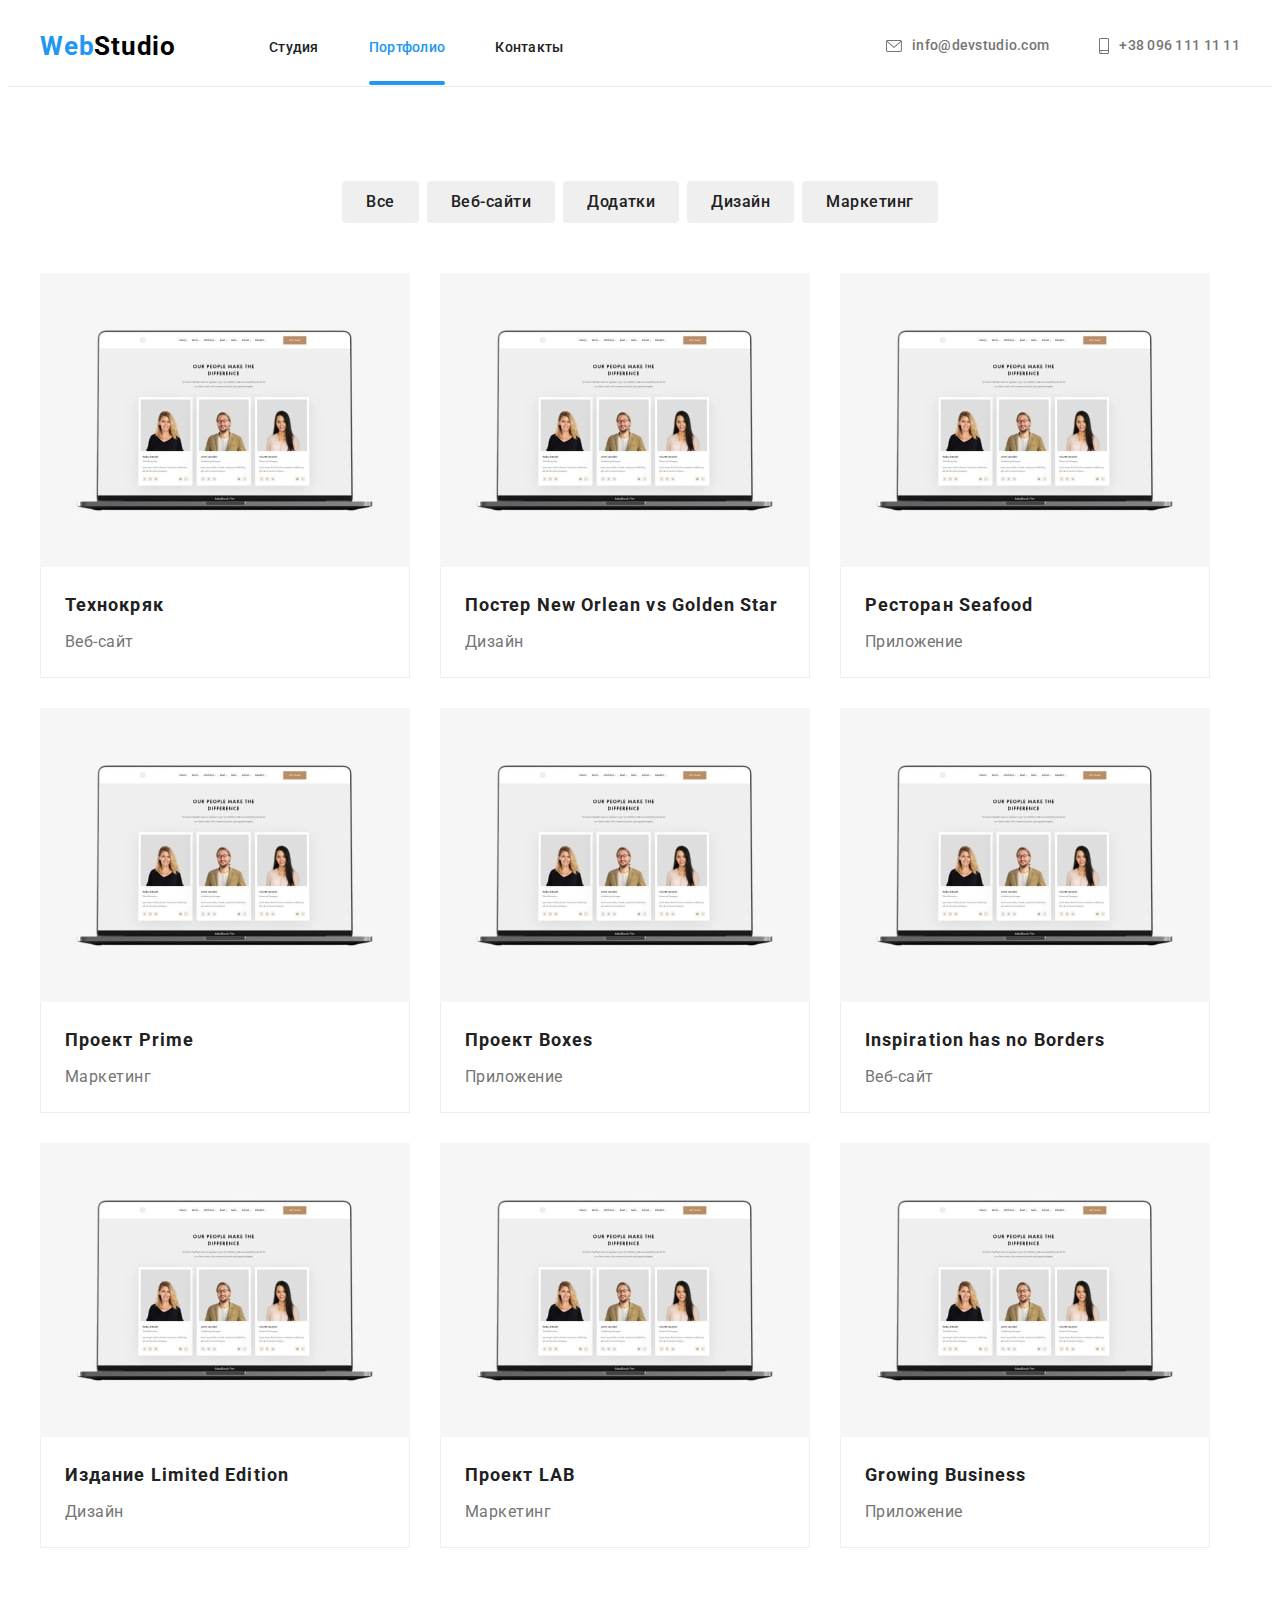
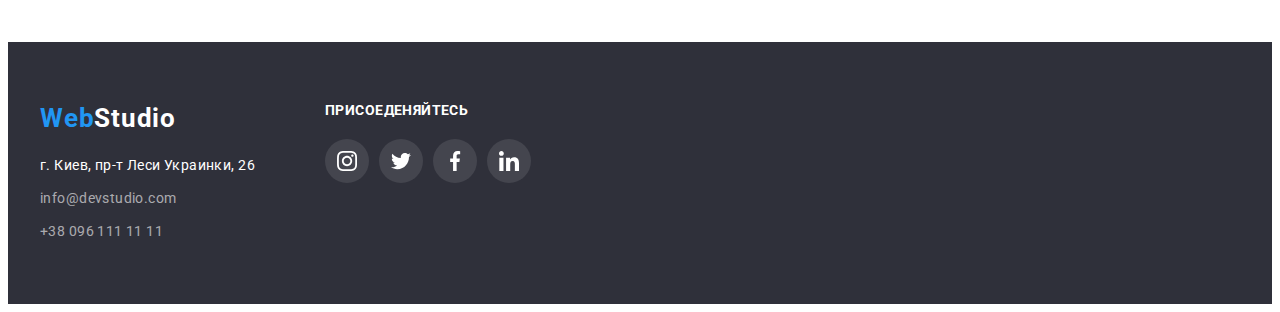
==== portfolio.html @ e2851054 "hw5" ====
<!DOCTYPE html>
<html lang="ru">
	<head>
		<meta charset="UTF-8" />
		<meta http-equiv="X-UA-Compatible" content="IE=edge" />
		<meta name="viewport" content="width=device-width, initial-scale=1.0" />
		<title>webstudio</title>
		<link rel="preconnect" href="https://fonts.googleapis.com" />
		<link rel="preconnect" href="https://fonts.gstatic.com" crossorigin />
		<link
			href="https://fonts.googleapis.com/css2?family=Montserrat:wght@400;700&family=Raleway&family=Roboto:wght@400;500;700;900&display=swap"
			rel="stylesheet"
		/>
		<link rel="stylesheet" href="https://cdnjs.cloudflare.com/ajax/libs/modern-normalize/1.1.0/modern-normalize.min.css" integrity="sha512-wpPYUAdjBVSE4KJnH1VR1HeZfpl1ub8YT/NKx4PuQ5NmX2tKuGu6U/JRp5y+Y8XG2tV+wKQpNHVUX03MfMFn9Q==" crossorigin="anonymous" referrerpolicy="no-referrer" />
		<link rel="stylesheet" href="./css/styles.css" />
	</head>
	<body class="page">
		<!--шапка с лого-->
		<header class="header">
			<div class="container">
				<nav class="header-nav">
					<a href="index.html" class="logo">Web<span class="header-logo">Studio</span></a>
				<ul class="header-list list">
					<li class="header-item"><a href="./index.html" class="link deco">Студия</a></li>
					<li class="header-item"><a href="./portfolio.html" class="link current deco">Портфолио</a></li>
					<li class="header-item"><a href="" class="link deco">Контакты</a></li>
				</ul>
				</nav>
				<ul class="nav-adress list">
					<li class="nav-adress-item"><a href="mailto:info@devstudio.com" class="header-mail deco"><svg class="envelope" width="16" height="12"><use href="./images/symbol-defs.svg#icon-envelope"></use></svg> info@devstudio.com </a></li>
					<li class="nav-adress-item"><a href="tel:+380961111111" class="header-tel deco"><svg class="smartphone" width="10" height="16"><use href="./images/symbol-defs.svg#icon-smartphone"></use></svg>+38 096 111 11 11</a></li>
				</ul>
		</div>
		</header>
		<main>
			<section class="section">
				<div class="container">
					<h1 class="visually-hidden">Портфолио</h1>
				<h2 class="visually-hidden">Наши работы</h2>
					<ul class="filtre-list list">
						<li class="filtre-item"><button type="button" class="button">Все</button></li>
						<li class="filtre-item"><button type="button" class="button">Веб-сайти</button></li>
						<li class="filtre-item"><button type="button" class="button">Додатки</button></li>
						<li class="filtre-item"><button type="button" class="button">Дизайн</button></li>
						<li class="filtre-item"><button type="button" class="button">Маркетинг</button></li>
					</ul>
				<ul class="examples-list list">
					<li class="examples-list-item"><a href="" class="examples-list-link deco">
						<div class="portfolio-wrap">
							<img src="./images/tehnocryak-min.jpg" alt="фото проекта технокряк" width="370" />
							<p class="portfolio-top-text">Ресурс пропонує комплексні пропозиції з різним рівнем функціоналу та сервісів. Все це дозволить відвідувачу отримати вичерпні відомості про компанію чи приватну особу.</p>
						</div>
						<div class="card-name">
						<h3 class="example-name">Технокряк</h3>
						<p class="filtre-name">Веб-сайт</p>
						</div>
					</a>
					
					</li>
					<li class="examples-list-item"><a href="" class="examples-list-link deco">
						<div class="portfolio-wrap">
							<img src="./images/tehnocryak-min.jpg" alt="фото проекта технокряк" width="370" />
							<p class="portfolio-top-text">Ресурс пропонує комплексні пропозиції з різним рівнем функціоналу та сервісів. Все це дозволить відвідувачу отримати вичерпні відомості про компанію чи приватну особу.</p>
						</div>
						<div class="card-name">
						<h3 class="example-name">Постер New Orlean vs Golden Star</h3>
						<p class="filtre-name">Дизайн</p>
						</div>
						
					</a>
						
					</li>
					<li class="examples-list-item"><a href="" class="examples-list-link deco">
						<div class="portfolio-wrap">
							<img src="./images/tehnocryak-min.jpg" alt="фото проекта технокряк" width="370" />
							<p class="portfolio-top-text">Ресурс пропонує комплексні пропозиції з різним рівнем функціоналу та сервісів. Все це дозволить відвідувачу отримати вичерпні відомості про компанію чи приватну особу.</p>
						</div>
						<div class="card-name">
						<h3 class="example-name">Ресторан Seafood</h3>
						<p class="filtre-name">Приложение</p>
						</div>
					</a>
						
					</li>
					<li class="examples-list-item"><a href="" class="examples-list-link deco">
						<div class="portfolio-wrap">
							<img src="./images/tehnocryak-min.jpg" alt="фото проекта технокряк" width="370" />
							<p class="portfolio-top-text">Ресурс пропонує комплексні пропозиції з різним рівнем функціоналу та сервісів. Все це дозволить відвідувачу отримати вичерпні відомості про компанію чи приватну особу.</p>
						</div>
						<div class="card-name">
						<h3 class="example-name">Проект Prime</h3>
						<p class="filtre-name">Маркетинг</p>
						</div>
					</a>
					
					</li>
					<li class="examples-list-item"><a href="" class="examples-list-link deco">
						<div class="portfolio-wrap">
							<img src="./images/tehnocryak-min.jpg" alt="фото проекта технокряк" width="370" />
							<p class="portfolio-top-text">Ресурс пропонує комплексні пропозиції з різним рівнем функціоналу та сервісів. Все це дозволить відвідувачу отримати вичерпні відомості про компанію чи приватну особу.</p>
						</div>
						<div class="card-name">
						<h3 class="example-name">Проект Boxes</h3>
						<p class="filtre-name">Приложение</p>
						</div>
					</a>
					
					</li>
					<li class="examples-list-item"><a href="" class="examples-list-link deco">
						<div class="portfolio-wrap">
							<img src="./images/tehnocryak-min.jpg" alt="фото проекта технокряк" width="370" />
							<p class="portfolio-top-text">Ресурс пропонує комплексні пропозиції з різним рівнем функціоналу та сервісів. Все це дозволить відвідувачу отримати вичерпні відомості про компанію чи приватну особу.</p>
						</div>
						<div class="card-name">
						<h3 class="example-name">Inspiration has no Borders</h3>
						<p class="filtre-name">Веб-сайт</p>
						</div>
					</a>
						
					</li>
					<li class="examples-list-item"><a href="" class="examples-list-link deco">
						<div class="portfolio-wrap">
							<img src="./images/tehnocryak-min.jpg" alt="фото проекта технокряк" width="370" />
							<p class="portfolio-top-text">Ресурс пропонує комплексні пропозиції з різним рівнем функціоналу та сервісів. Все це дозволить відвідувачу отримати вичерпні відомості про компанію чи приватну особу.</p>
						</div>
						<div class="card-name">
						<h3 class="example-name">Издание Limited Edition</h3>
						<p class="filtre-name">Дизайн</p>
						</div>
					</a>
						
					</li>
					<li class="examples-list-item"><a href="" class="examples-list-link deco">
						<div class="portfolio-wrap">
							<img src="./images/tehnocryak-min.jpg" alt="фото проекта технокряк" width="370" />
							<p class="portfolio-top-text">Ресурс пропонує комплексні пропозиції з різним рівнем функціоналу та сервісів. Все це дозволить відвідувачу отримати вичерпні відомості про компанію чи приватну особу.</p>
						</div>
						<div class="card-name">
						<h3 class="example-name">Проект LAB</h3>
						<p class="filtre-name">Маркетинг</p>
						</div>
					</a>
						
					</li>
					<li class="examples-list-item"><a href="" class="examples-list-link deco">
						<div class="portfolio-wrap">
							<img src="./images/tehnocryak-min.jpg" alt="фото проекта технокряк" width="370" />
							<p class="portfolio-top-text">Ресурс пропонує комплексні пропозиції з різним рівнем функціоналу та сервісів. Все це дозволить відвідувачу отримати вичерпні відомості про компанію чи приватну особу.</p>
						</div>
						<div class="card-name">
						<h3 class="example-name">Growing Business</h3>
						<p class="filtre-name">Приложение</p>
						</div>
					</a>
						
					</li>
				</ul>
				</div>
			</section>
		</main>
		<footer class="footer">
			<div class="container footer-container">
				<div class="contacts-wrap">
					<a href="index.html" class="f-logo">Web<span class="footer-logo">Studio</span></a>	
					<address class="contacts">
						<ul class="adress-list list">
							<li class="adress-item">
								<a
									class="map-item deco"
									href="https://goo.gl/maps/CbH2cNaNopXVoWjF8"
									target="_blank"
									rel="noopener noreferrer nofollow"
								>
									г. Киев, пр-т Леси Украинки, 26
								</a>
							</li>
							<li class="adress-item ">
								<a 	href="mailto:info@devstudio.com" class="mail-item deco">info@devstudio.com</a>
							</li>
							<li class="adress-item">
								<a  href="tel:+380961111111" class="tel-item deco">+38 096 111 11 11</a>
							</li>
						</ul>
					</address>
				</div>
				<div class="social-wrap">
					<h3 class="invitation">ПРИСОЕДЕНЯЙТЕСЬ</h3>
					<ul class="social-list list">
						<li class="social-list-item"><a href="" class="social-list-link">
							<svg class="social-list-icon" width="20" height="20">
								<use href="./images/symbol-defs.svg#icon-instagram"></use>
							</svg>
						</a></li>
						<li class="social-list-item"><a href="" class="social-list-link">
							<svg class="social-list-icon" width="20" height="20">
								<use href="./images/symbol-defs.svg#icon-twitter"></use>
							</svg>
						</a></li> 
						<li class="social-list-item"><a href="" class="social-list-link">
							<svg class="social-list-icon" width="20" height="20">
								<use href="./images/symbol-defs.svg#icon-facebook"></use>
							</svg>
						</a></li>
						<li class="social-list-item"><a href="" class="social-list-link">
							<svg class="social-list-icon" width="20" height="20">
								<use href="./images/symbol-defs.svg#icon-linkedin"></use>
							</svg>
						</a></li>
					</ul>
				</div>
			</div>
		</footer>
	</body>
</html>
---- css/styles.css ----
/* ------------utitlits------------------ */
:root {
	--primary-text-color: #757575;
	--title-text-color: #212121;
	--accent-text-color: #2196f3;
    --black-color:#000000;
    --wighte-color: #ffffff;
    --background-btn-color:#F5F4FA;
    --contacts-color:rgba(255, 255, 255, 0.6);
    --hero-and-footer-background-color:#2F303A;
    --card-border-color:#EEEEEE;
    --header-border-color: #ECECEC;
    --social-icon-color: #AFB1B8;
    --clints-borderandcompany-color:#AFB1B8;
    --background-princples-color:#F5F4FA;
    --icon-footer-background-color:rgba(255, 255, 255, 0.1);
    --animation-rule: 250ms cubic-bezier(0.4, 0, 0.2, 1);


}
p, h1, h2, h3, h4, h5, h6{
    margin: 0;

}
ul{
    margin:0;
    padding-left: 0 ;
}
body {
	font-family:Roboto, sans-serif;
    color:var(--primary-text-color);
	background-color: var(--wighte-color);
}
img{display: block; max-width: 100%; height: auto;}

.list {
	list-style: none;
}
.deco{
    text-decoration: none;
}
.container {

    max-width: 1200px;
    margin-right:auto;
    margin-left:auto;
    padding-left: 15px;
    padding-right: 15px;
    
}
.section{
    padding-top: 94px;
    padding-bottom: 94px;

}

.is-hidden{
    opacity: 0;
    visibility: 0;
    pointer-events: none;
}

/* --------------heder--------------------------------------------------------------- */
.logo {
    color:var(--accent-text-color);
    font-style: normal;
    font-weight: 700;
    font-size: 26px;
    line-height: 1,19;
    letter-spacing: 0.03em;
    text-decoration: none;
    /* HW3 */
    margin-right: 93px;
    }
.header-logo{color:var(--black-color)}

.header{

    padding-top: 23px;
    padding-bottom: 25px;
    border-bottom: 1px solid var(--header-border-color);
}

.header-nav{    
    display: flex;   
    align-items: center;
}

.header .container
{
    display: flex;
    align-items: center;
}

.header-list 
{display:flex; gap:50px;}

.link {
	color:var(--title-text-color);
    font-weight: 500;
    font-size: 14px;
    line-height: 1.14;
    letter-spacing: 0.02em;
    transition: var(--animation-rule);
}
.link:hover,
.link:focus {
	color: var(--accent-text-color);outline:none;
}
.visually-hidden {
    position: absolute;
    white-space: nowrap;
    width: 1px;
    height: 1px;
    overflow: hidden;
    border: 0;
    padding: 0;
    clip: rect(0 0 0 0);
    clip-path: inset(50%);
    margin: -1px;}

.header-item .link.current{

    color:var(--accent-text-color);

}
.current
{
position: relative;
}
.current::after {
position: absolute;
content: '';
width: 100%;
height: 4px;
border-radius: 2px;
background-color: var(--accent-text-color);
left: 0;
bottom: -30px;


}

.header-mail, .header-tel{
color: var(--primary-text-color);
font-weight: 500;
font-size: 14px;
line-height: 1.14;
letter-spacing: 0.02em;
display: flex;
align-items: center;
transition: color var(--animation-rule)
}
.nav-adress{
    margin-left: auto;
    display: flex;
    gap: 50px;
}

.nav-adress-item
{ display: flex;
    align-items: center;
    justify-content: center;    
}

.envelope{ 
    margin-right: 10px;
    fill: currentColor;
    transition: fill var(--animation-rule)
}

.smartphone{ 
    margin-right: 10px;
    fill: currentColor;
    transition: fill var(--animation-rule)
}

.header-mail:focus, .header-mail:hover{ color:var(--accent-text-color)}
.header-tel:focus, .header-tel:hover{color:var(--accent-text-color)}
.header-mail:hover .envelope{fill: var(--accent-text-color);}
.header-mail:focus .envelope{fill: var(--accent-text-color);}
.header-tel:hover .smartphone{fill: var(--accent-text-color);}
.header-tel:focus .smartphone{fill: var(--accent-text-color);}

/* -------герой--------------------------------------------------------------------------------- */


.hero{
width: 100%;
max-width: 1600px;
margin: 0 auto;
background-color:var(--hero-and-footer-background-color) ;
padding-top: 200px;
padding-bottom: 200px;
background-image:linear-gradient(rgba(47, 48, 58, 0.4),rgba(47, 48, 58, 0.4)),url(../images/bg-image.jpg);
background-repeat: no-repeat;
background-position: center;
background-size: cover;
}
.container {}

.hero-title{
font-weight: 900;
font-size: 44px;
line-height: 1.36;
text-align: center;
letter-spacing: 0.06em;
text-transform: uppercase;
color: var(--wighte-color);
max-width: 100%;
width: 696px;
margin-bottom: 30px;
margin-left: auto;
margin-right: auto;
}

.hero-button
{
    
    cursor: pointer;
    font-family: inherit;
    font-weight: 700;
    font-size: 16px;
    line-height: 1.88;
    display: flex;
    text-align: center;
    letter-spacing: 0.06em;
    color:var(--wighte-color);
    background-color:var(--accent-text-color);
    min-width: 160px;
    width: 210px;
    height: 50px;
    padding:10px 32px;
    margin-left: auto;
    margin-right: auto;
    border-radius: 4px;
    
    }
.hero-button:hover .hero-button:focus{}
/* ---------sections--------------------------------------------------------------------- */

.section-title{
    font-weight: 700;
    font-size: 36px;
    line-height: 1.16;
    text-align: center;
    letter-spacing: 0.03em;
    color: var(--title-text-color);
    margin-bottom: 50px;
}

/* ---------principles--------------------------------------------------------------------- */
.principles-title {
font-weight: 700;
font-size: 14px;
line-height: 1.14;
letter-spacing: 0.03em;
text-transform: uppercase;
color: var(--title-text-color);
/* HW3 */
margin-bottom: 10px;
}

.principles {
    display: flex;  
    gap:30px;
    justify-content: center;
}

.principles-item 
{width: 270px;}

.principles-card{
    height: 120px;
    margin-bottom:30px;
    display: flex;
    align-items: center;
    justify-content: center;
    border-radius: 4px;
    background-color:var(--background-princples-color);
}

.section.our-principles{padding-bottom: 0px; }

.after-title{
    font-size: 14px;
    line-height: 1.17;
    letter-spacing: 0.03em;    
}



/* -------------footer----------------------------------------------------------- */
.footer {
    background-color: var(--hero-and-footer-background-color);
    padding-top:61px;
    padding-bottom: 60px;

    
}
.footer-container{display: flex;}
.contacts-wrap{margin-right:70px;}
.social-wrap{
    width: 206px;
    height: 80px;}

.social-list
{
    display: flex;
    gap:10px;
}

.social-list-link{
    width: 44px;
    height: 44px;
    border-radius:50%;
    display: flex;
    align-items: center;
    justify-content: center;
    fill: var(--wighte-color);
    background-color:var(--icon-footer-background-color);
    transition: background-color var(--animation-rule)
}


.social-list-link:hover, .social-list-link:focus
{
    background-color:  var(--accent-text-color);
    outline: none;
}
.invitation{
    font-size: 14px;
    line-height:1.14;
    letter-spacing: 0.03em;
    text-transform: uppercase;
    color: var(--wighte-color);
    margin-bottom: 20px;
}


.footer-logo{
    color:var(--wighte-color);
    margin-right: 0px;
    margin-bottom: 20px;
}

.f-logo{
    color:var(--accent-text-color);
    font-style: normal;
    font-weight: 700;
    font-size: 26px;
    line-height: 1.19;
    letter-spacing: 0.03em;
    text-decoration: none;
    margin-bottom: 20px;
    display: block;

}

.contacts{}

.adress-item {
font-style:normal;
font-weight: 400;
font-size: 14px;
line-height: 1.71;
letter-spacing: 0.03em; 
}

.adress-item:not(:first-child) {margin-top: 9px;}

.map-item { 
    color:var(--wighte-color);
    transition: color var(--animation-rule);
}
.mail-item,.tel-item  {
    color:var(--contacts-color);
    transition: color var(--animation-rule);
}
.map-item:hover, .map-item:focus{color:var(--accent-text-color)}
.mail-item:hover, .mail-item:focus{color:var(--accent-text-color)}
.tel-item:hover, .mtelitem:focus{color:var(--accent-text-color)}

.contacts-wrap{}
.container .footer-continer{display: flex;}




/* ---------------portfolio---------------------------------------------------------------- */
.button {  
cursor: pointer;
font-family: inherit;
font-weight: 500;
font-size: 16px;
line-height: 1.62;
text-align: center;
letter-spacing: 0.03em;
color: var(--title-text-color);
padding: 6px 22px;
border-radius: 4px;
border-color: transparent;
transition: 
color var(--animation-rule),
background-color var(--animation-rule),
box-shadow var(--animation-rule); 

}

.button:hover, .button:focus{
    color:var(--wighte-color);
    background-color:var(--accent-text-color);
    box-shadow:
    0px 3px 1px rgba(0, 0, 0, 0.1), 
    0px 1px 2px rgba(0, 0, 0, 0.08), 
    0px 2px 2px rgba(0, 0, 0, 0.12);
}
    
.filtre-list{
    display: flex;
    margin-bottom:50px ;
    gap: 8px;
    justify-content: center;
}
.examples-list{
    display:flex;
    flex-wrap: wrap;
    margin: -15px;
}

.examples-list-item
{
    width: 370px; 
    margin: 15px;

}

.examples-list-item:hover .portfolio-top-text
{ 
    transform: translateY(0);
}
/* .examples-list-item:focus */

.examples-list-link{transition:box-shadow var(--animation-rule);}
.examples-list-link:hover, .examples-list-link:focus
{
    display: block;
    box-shadow: 
    0px 3px 1px rgba(0, 0, 0, 0.1), 
    0px 1px 2px rgba(0, 0, 0, 0.08), 
    0px 2px 2px rgba(0, 0, 0, 0.12);
}
.portfolio-wrap{
    position: relative;
    overflow: hidden;
}

.portfolio-top-text{
    position: absolute;
    top:0;
    left: 0;
    height: 100%;
    padding: 63px 24px;
    font-weight: 400;
    font-size: 18px;
    line-height: 1.56;  
    letter-spacing: 0.03em;
    color: var(--wighte-color);
    background-color: rgba(33, 150, 243, 0.9);
    transform: translateY(100%);
    transition: transform var(--animation-rule);
    

}

.example-name {
font-weight: 700;
font-size: 18px;
line-height: 2;
letter-spacing: 0.06em;
color: var(--title-text-color);
margin-bottom: 4px;
}

.filtre-name{
font-size: 16px;
line-height: 1.88;
letter-spacing: 0.03em;
color: var(--primary-text-color);
}
.card-name{
    padding-right:24px;
    padding-bottom:20px ;
    padding-left:24px ;
    background-color: #fff;
    border-left: 1px solid var(--card-border-color);
    border-right: 1px solid var(--card-border-color);
    border-bottom:1px solid var(--card-border-color);
    padding-top: 20px;
}

/* ----------gallery-------------------------------------------------------------- */
.gallery-list{display: flex; gap:30px}
.gallery-item{position:relative;}
.gallery-item-text{
    position: absolute;
    bottom: 0;
    padding-top: 27px;
    padding-bottom: 27px;
    width: 100%;
    height: 70px;
    font-weight: 700;
    font-size: 14px;
    line-height: 1.14;
    text-align: center;
    letter-spacing: 0.03em;
    text-transform: uppercase;
    color: var(--wighte-color);
    background-color: rgba(47, 48, 58, 0.8);   
}

/* ---------------------team --------------------------*/

.team {background-color: var(--background-btn-color);}
.team-list {display: flex;   gap: 30px;}

.team-name {
    font-weight: 500;
    font-size: 16px;
    line-height: 1.18;
    color: var(--title-text-color);
    margin-bottom: 10px; 
    padding-top: 30px;
}

.team-list-item{
    background-color:var(--wighte-color);
    text-align: center; 
    box-shadow: 
    0px 1px 3px rgba(0, 0, 0, 0.12), 
    0px 1px 1px rgba(0, 0, 0, 0.14), 
    0px 2px 1px rgba(0, 0, 0, 0.2);
    border-radius: 0px 0px 4px 4px;
}

.position {
    font-weight: 400;
    font-size: 16px;
    line-height: 19px;
    margin-bottom: 16px;
    }
.team-socials {
    display: flex;
    justify-content:center;
    gap:10px;
    padding-bottom: 30px;

}
.team-socials-link {
    width: 44px;
    height: 44px;
    border-radius:50%;
    display: flex;
    align-items: center;
    justify-content: center;
    fill: var(--social-icon-color);
    transition: background-color var(--animation-rule), fill var(--animation-rule);
    }

.team-socials-link:hover, .team-socials-link:focus
{background-color:  var(--accent-text-color);
fill: var(--wighte-color)}

/*----------- our-clients --------------------------------------*/

.clints {
    display: flex;
    justify-content:center;
    gap: 30px;

}

.clints-link {
width: 170px;
height: 92px;
display: flex;
align-items: center;
justify-content:center;
border-radius: 4px;
border: 1px solid var(--clints-borderandcompany-color);
transition: border-color var(--animation-rule);
}
.clints-icon {
fill: var(--clints-borderandcompany-color);
transition: fill var(--animation-rule);
}
.clints-link:focus, .clints-link:hover
{border-color: var(--accent-text-color);}
.clints-link:focus .clints-icon
{ fill: var(--accent-text-color);}  
.clints-link:hover .clints-icon
{ fill: var(--accent-text-color);}

/* ---------modal-w--------------------------------------- */
.backdrop
{
    position: fixed;
    width: 100%;
    height: 100%;
    top:0;
    background-color:rgba(0, 0, 0, 0.2);
    transition: 
    opacity var(--animation-rule), 
    visibility var(--animation-rule);
}
.backdrop.is-hidden .modal
{
    transform: translate(-50%, -50%) scale(0);
}

.modal{
    position: absolute;
    width: 528px;
    min-height: 581px;
    top:50%;
    left:50%;
    transform: translate(-50%, -50%) scale(1);
    background-color: var(--wighte-color);
    box-shadow: 
    0px 1px 3px rgba(0, 0, 0, 0.12), 
    0px 1px 1px rgba(0, 0, 0, 0.14), 
    0px 2px 1px rgba(0, 0, 0, 0.2);
    border-radius: 4px;
    transition: transform var(--animation-rule);

}
.modal-close{
position: absolute;
display: flex;
width: 30px;
height: 30px;
background-color: transparent;
border: 1px solid rgba(0, 0, 0, 0.1);
border-radius:50%;
top: 9px;
right: 9px;
}

/* .modal-close-icon{
position: absolute;
top: 50%; left:50%;
transform: translate(-50%, -50%);
} */
.modal-close-icon{
    align-self: center;
    align-items: center;
}
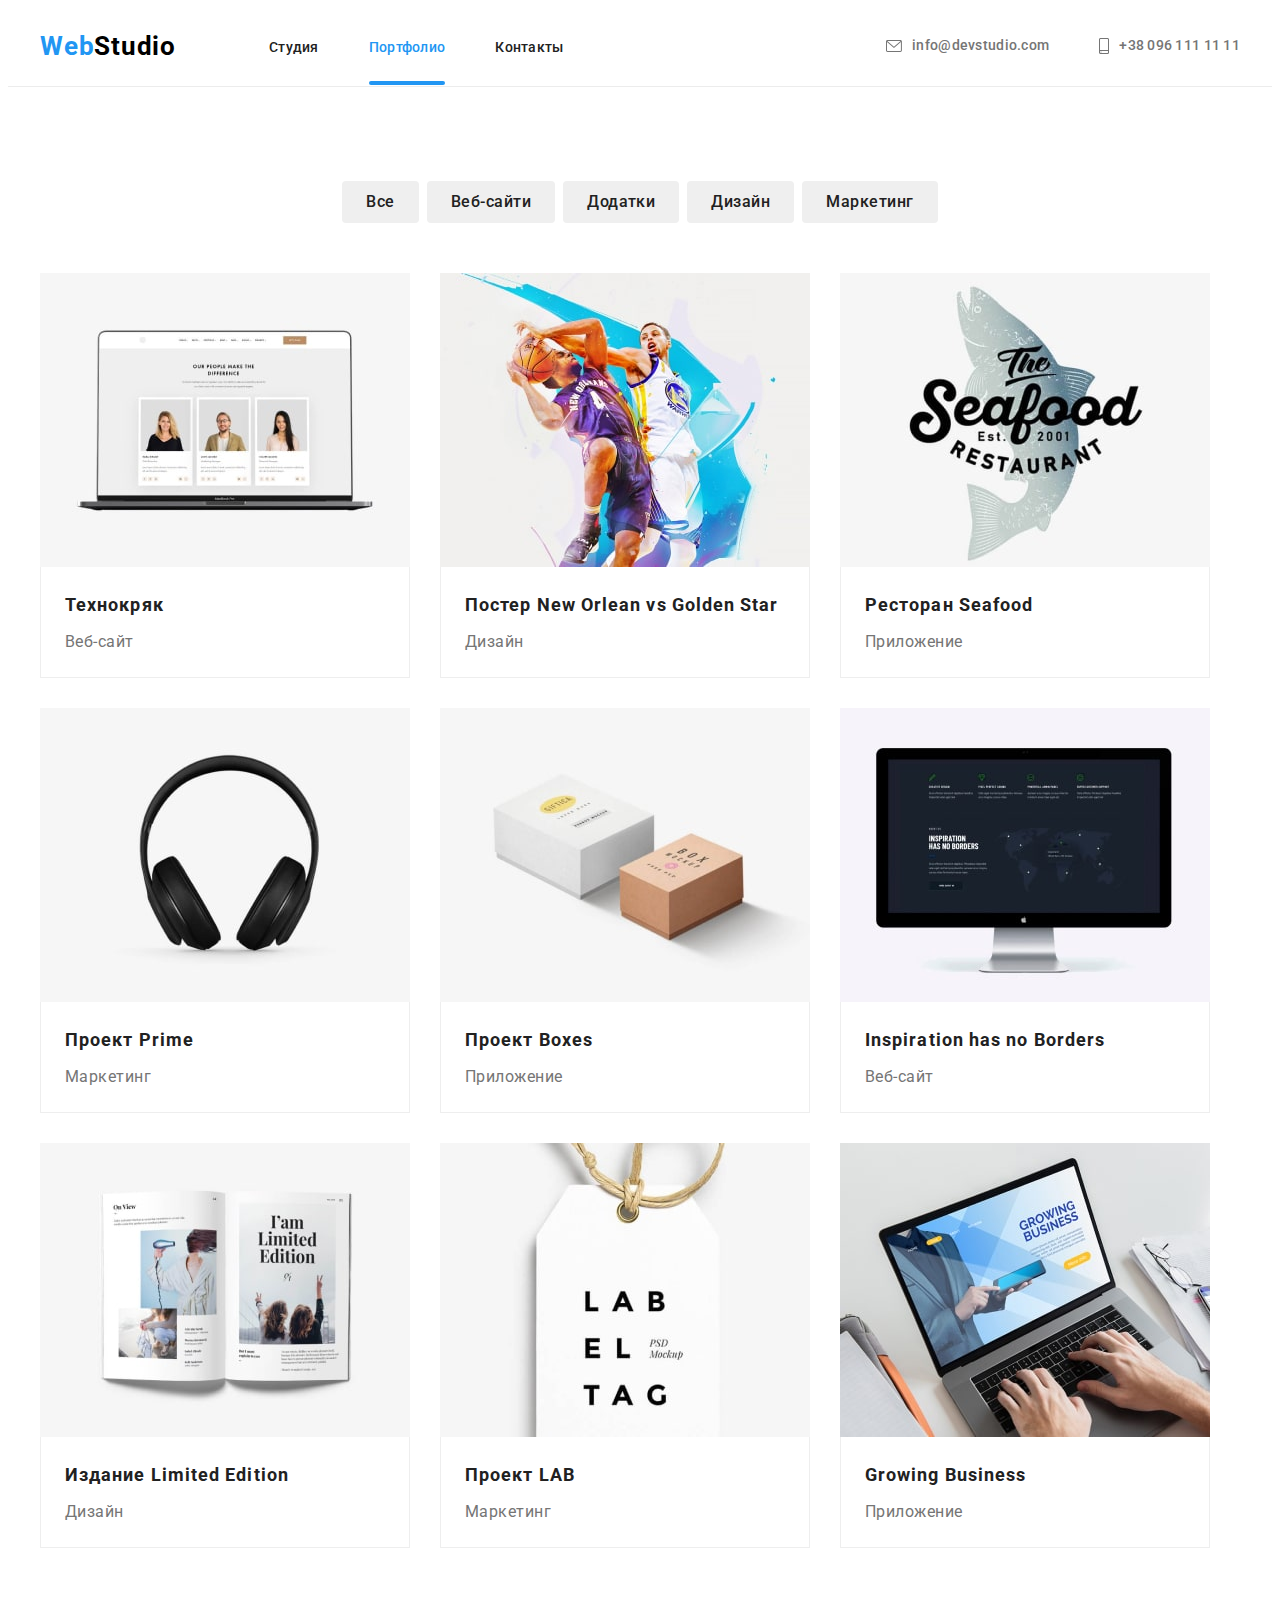
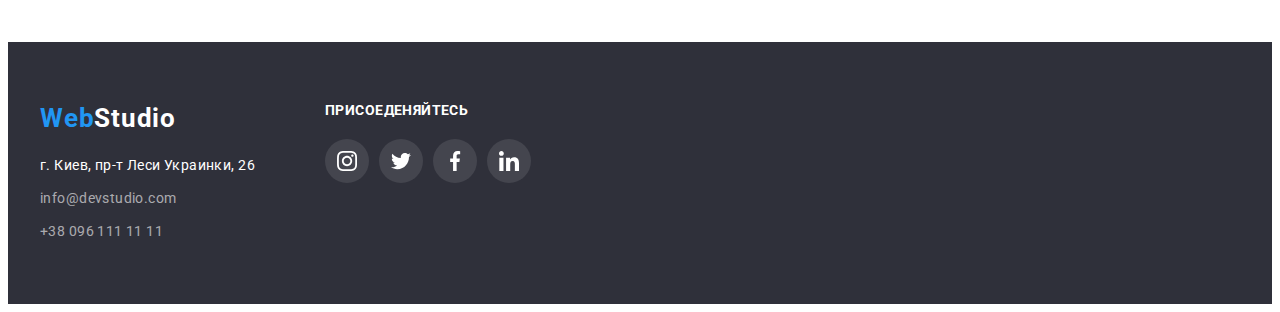
==== commit 20595583: "redact" ====
--- a/portfolio.html
+++ b/portfolio.html
@@ -59,7 +59,7 @@
 					</li>
 					<li class="examples-list-item"><a href="" class="examples-list-link deco">
 						<div class="portfolio-wrap">
-							<img src="./images/tehnocryak-min.jpg" alt="фото проекта технокряк" width="370" />
+							<img src="./images/basket-min.jpg" alt="фото проекта технокряк" width="370" />
 							<p class="portfolio-top-text">Ресурс пропонує комплексні пропозиції з різним рівнем функціоналу та сервісів. Все це дозволить відвідувачу отримати вичерпні відомості про компанію чи приватну особу.</p>
 						</div>
 						<div class="card-name">
@@ -72,7 +72,7 @@
 					</li>
 					<li class="examples-list-item"><a href="" class="examples-list-link deco">
 						<div class="portfolio-wrap">
-							<img src="./images/tehnocryak-min.jpg" alt="фото проекта технокряк" width="370" />
+							<img src="./images/seafood-rest-min.jpg" alt="фото проекта технокряк" width="370" />
 							<p class="portfolio-top-text">Ресурс пропонує комплексні пропозиції з різним рівнем функціоналу та сервісів. Все це дозволить відвідувачу отримати вичерпні відомості про компанію чи приватну особу.</p>
 						</div>
 						<div class="card-name">
@@ -84,7 +84,7 @@
 					</li>
 					<li class="examples-list-item"><a href="" class="examples-list-link deco">
 						<div class="portfolio-wrap">
-							<img src="./images/tehnocryak-min.jpg" alt="фото проекта технокряк" width="370" />
+							<img src="./images/project-prime-min.jpg" alt="фото проекта технокряк" width="370" />
 							<p class="portfolio-top-text">Ресурс пропонує комплексні пропозиції з різним рівнем функціоналу та сервісів. Все це дозволить відвідувачу отримати вичерпні відомості про компанію чи приватну особу.</p>
 						</div>
 						<div class="card-name">
@@ -96,7 +96,7 @@
 					</li>
 					<li class="examples-list-item"><a href="" class="examples-list-link deco">
 						<div class="portfolio-wrap">
-							<img src="./images/tehnocryak-min.jpg" alt="фото проекта технокряк" width="370" />
+							<img src="./images/project-boxes-min.jpg" alt="фото проекта технокряк" width="370" />
 							<p class="portfolio-top-text">Ресурс пропонує комплексні пропозиції з різним рівнем функціоналу та сервісів. Все це дозволить відвідувачу отримати вичерпні відомості про компанію чи приватну особу.</p>
 						</div>
 						<div class="card-name">
@@ -108,7 +108,7 @@
 					</li>
 					<li class="examples-list-item"><a href="" class="examples-list-link deco">
 						<div class="portfolio-wrap">
-							<img src="./images/tehnocryak-min.jpg" alt="фото проекта технокряк" width="370" />
+							<img src="./images/websiete-insp-no-borders-min.jpg" alt="фото проекта технокряк" width="370" />
 							<p class="portfolio-top-text">Ресурс пропонує комплексні пропозиції з різним рівнем функціоналу та сервісів. Все це дозволить відвідувачу отримати вичерпні відомості про компанію чи приватну особу.</p>
 						</div>
 						<div class="card-name">
@@ -120,7 +120,7 @@
 					</li>
 					<li class="examples-list-item"><a href="" class="examples-list-link deco">
 						<div class="portfolio-wrap">
-							<img src="./images/tehnocryak-min.jpg" alt="фото проекта технокряк" width="370" />
+							<img src="./images/ltd-min.jpg" alt="фото проекта технокряк" width="370" />
 							<p class="portfolio-top-text">Ресурс пропонує комплексні пропозиції з різним рівнем функціоналу та сервісів. Все це дозволить відвідувачу отримати вичерпні відомості про компанію чи приватну особу.</p>
 						</div>
 						<div class="card-name">
@@ -132,7 +132,7 @@
 					</li>
 					<li class="examples-list-item"><a href="" class="examples-list-link deco">
 						<div class="portfolio-wrap">
-							<img src="./images/tehnocryak-min.jpg" alt="фото проекта технокряк" width="370" />
+							<img src="./images/project-lab-min.jpg" alt="фото проекта технокряк" width="370" />
 							<p class="portfolio-top-text">Ресурс пропонує комплексні пропозиції з різним рівнем функціоналу та сервісів. Все це дозволить відвідувачу отримати вичерпні відомості про компанію чи приватну особу.</p>
 						</div>
 						<div class="card-name">
@@ -144,7 +144,7 @@
 					</li>
 					<li class="examples-list-item"><a href="" class="examples-list-link deco">
 						<div class="portfolio-wrap">
-							<img src="./images/tehnocryak-min.jpg" alt="фото проекта технокряк" width="370" />
+							<img src="./images/grow-biss-app-min.jpg" alt="фото проекта технокряк" width="370" />
 							<p class="portfolio-top-text">Ресурс пропонує комплексні пропозиції з різним рівнем функціоналу та сервісів. Все це дозволить відвідувачу отримати вичерпні відомості про компанію чи приватну особу.</p>
 						</div>
 						<div class="card-name">
--- a/css/styles.css
+++ b/css/styles.css
@@ -102,11 +102,12 @@
     font-size: 14px;
     line-height: 1.14;
     letter-spacing: 0.02em;
-    transition: var(--animation-rule);
+    transition: color var(--animation-rule);
 }
 .link:hover,
 .link:focus {
-	color: var(--accent-text-color);outline:none;
+	color: var(--accent-text-color);
+    outline:none;
 }
 .visually-hidden {
     position: absolute;
@@ -150,7 +151,7 @@
 letter-spacing: 0.02em;
 display: flex;
 align-items: center;
-transition: color var(--animation-rule)
+transition: color var(--animation-rule);
 }
 .nav-adress{
     margin-left: auto;
@@ -167,13 +168,13 @@
 .envelope{ 
     margin-right: 10px;
     fill: currentColor;
-    transition: fill var(--animation-rule)
+    transition: fill var(--animation-rule);
 }
 
 .smartphone{ 
     margin-right: 10px;
     fill: currentColor;
-    transition: fill var(--animation-rule)
+    transition: fill var(--animation-rule);
 }
 
 .header-mail:focus, .header-mail:hover{ color:var(--accent-text-color)}
@@ -433,16 +434,10 @@
 {
     width: 370px; 
     margin: 15px;
-
-}
-
-.examples-list-item:hover .portfolio-top-text
-{ 
-    transform: translateY(0);
-}
-/* .examples-list-item:focus */
+}
 
 .examples-list-link{transition:box-shadow var(--animation-rule);}
+.examples-list-link:hover .portfolio-top-text {transform: translateY(0);}
 .examples-list-link:hover, .examples-list-link:focus
 {
     display: block;
@@ -468,7 +463,7 @@
     letter-spacing: 0.03em;
     color: var(--wighte-color);
     background-color: rgba(33, 150, 243, 0.9);
-    transform: translateY(100%);
+    transform: translateY(101%); 
     transition: transform var(--animation-rule);
     
 
@@ -502,18 +497,25 @@
 
 /* ----------gallery-------------------------------------------------------------- */
 .gallery-list{display: flex; gap:30px}
-.gallery-item{position:relative;}
+.gallery-item
+{   
+    position:relative;
+    display:flex;
+
+}
 .gallery-item-text{
     position: absolute;
-    bottom: 0;
-    padding-top: 27px;
-    padding-bottom: 27px;
+    /* padding-top: 27px;
+    padding-bottom: 27px; */
+    bottom: 0; 
     width: 100%;
-    height: 70px;
+    height:23.8%;
     font-weight: 700;
     font-size: 14px;
     line-height: 1.14;
     text-align: center;
+    align-items: center;
+    justify-content: center;
     letter-spacing: 0.03em;
     text-transform: uppercase;
     color: var(--wighte-color);
